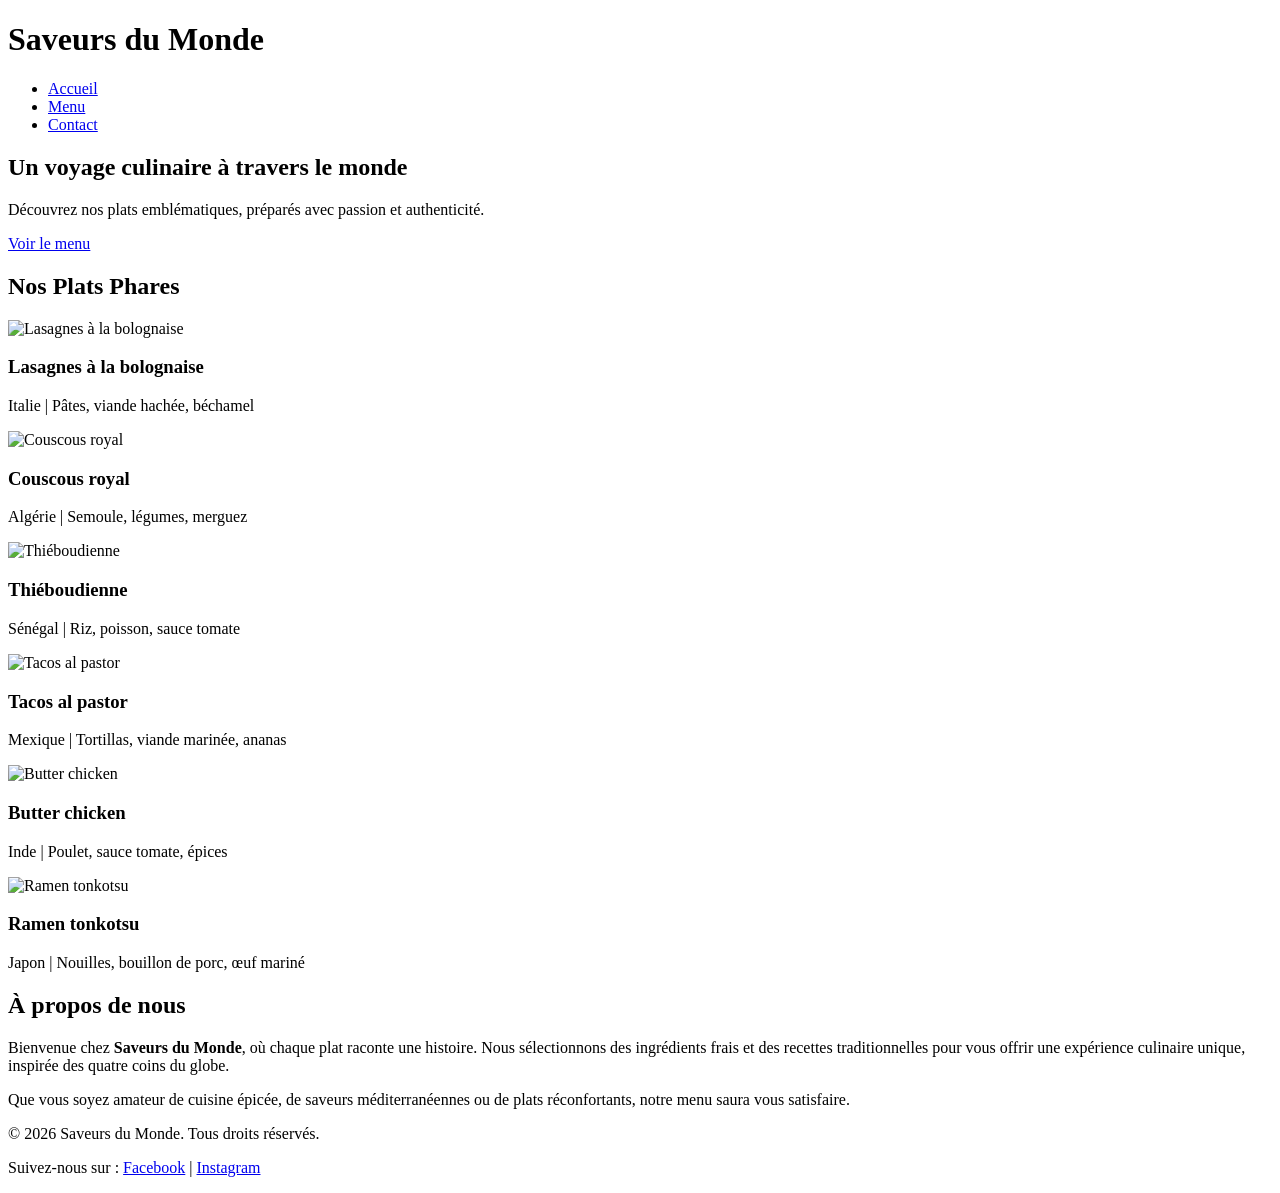
==== index.html @ 93f52a88 "feat: homepage created" ====
<!DOCTYPE html>
<html lang="fr">
  <head>
    <meta charset="UTF-8" />
    <meta name="viewport" content="width=device-width, initial-scale=1.0" />
    <meta
      name="description"
      content="Découvrez Saveurs du Monde, un restaurant proposant des plats emblématiques de l'Italie, l'Algérie, le Sénégal, le Mexique, l'Inde et le Japon."
    />
    <title>Saveurs du Monde | Accueil</title>
  </head>
  <body>
    <header>
      <div class="container">
        <h1 class="logo">Saveurs du Monde</h1>
        <nav>
          <ul class="nav-links">
            <li><a href="index.html" class="active">Accueil</a></li>
            <li><a href="menu.html">Menu</a></li>
            <li><a href="contact.html">Contact</a></li>
          </ul>
        </nav>
      </div>
    </header>
    <main>
      <section class="hero">
        <div class="container">
          <h2>Un voyage culinaire à travers le monde</h2>
          <p>
            Découvrez nos plats emblématiques, préparés avec passion et
            authenticité.
          </p>
          <a href="menu.html" class="btn">Voir le menu</a>
        </div>
      </section>
      <section class="featured-dishes">
        <div class="container">
          <h2>Nos Plats Phares</h2>
          <div class="dish-gallery">
            <!-- Chaque plat est une carte cliquable -->
            <div class="dish-card">
              <img
                src="public/images/lasagnes.jpg"
                alt="Lasagnes à la bolognaise"
                class="dish-image"
              />
              <h3>Lasagnes à la bolognaise</h3>
              <p>Italie | Pâtes, viande hachée, béchamel</p>
            </div>
            <div class="dish-card">
              <img
                src="public/images/couscous.jpg"
                alt="Couscous royal"
                class="dish-image"
              />
              <h3>Couscous royal</h3>
              <p>Algérie | Semoule, légumes, merguez</p>
            </div>
            <div class="dish-card">
              <img
                src="public/images/thieboudienne.jpg"
                alt="Thiéboudienne"
                class="dish-image"
              />
              <h3>Thiéboudienne</h3>
              <p>Sénégal | Riz, poisson, sauce tomate</p>
            </div>
            <div class="dish-card">
              <img
                src="public/images/tacos.jpg"
                alt="Tacos al pastor"
                class="dish-image"
              />
              <h3>Tacos al pastor</h3>
              <p>Mexique | Tortillas, viande marinée, ananas</p>
            </div>
            <div class="dish-card">
              <img
                src="public/images/butter_chicken.jpg"
                alt="Butter chicken"
                class="dish-image"
              />
              <h3>Butter chicken</h3>
              <p>Inde | Poulet, sauce tomate, épices</p>
            </div>
            <div class="dish-card">
              <img
                src="public/images/ramen.jpg"
                alt="Ramen tonkotsu"
                class="dish-image"
              />
              <h3>Ramen tonkotsu</h3>
              <p>Japon | Nouilles, bouillon de porc, œuf mariné</p>
            </div>
          </div>
        </div>
      </section>
      <section class="about">
        <div class="container">
          <h2>À propos de nous</h2>
          <p>
            Bienvenue chez <strong>Saveurs du Monde</strong>, où chaque plat
            raconte une histoire. Nous sélectionnons des ingrédients frais et
            des recettes traditionnelles pour vous offrir une expérience
            culinaire unique, inspirée des quatre coins du globe.
          </p>
          <p>
            Que vous soyez amateur de cuisine épicée, de saveurs
            méditerranéennes ou de plats réconfortants, notre menu saura vous
            satisfaire.
          </p>
        </div>
      </section>
    </main>
    <footer>
      <div class="container">
        <p>&copy; 2026 Saveurs du Monde. Tous droits réservés.</p>
        <p>
          Suivez-nous sur : <a href="#">Facebook</a> |
          <a href="#">Instagram</a>
        </p>
      </div>
    </footer>
    <script src="public/js/script.js"></script>
  </body>
</html>
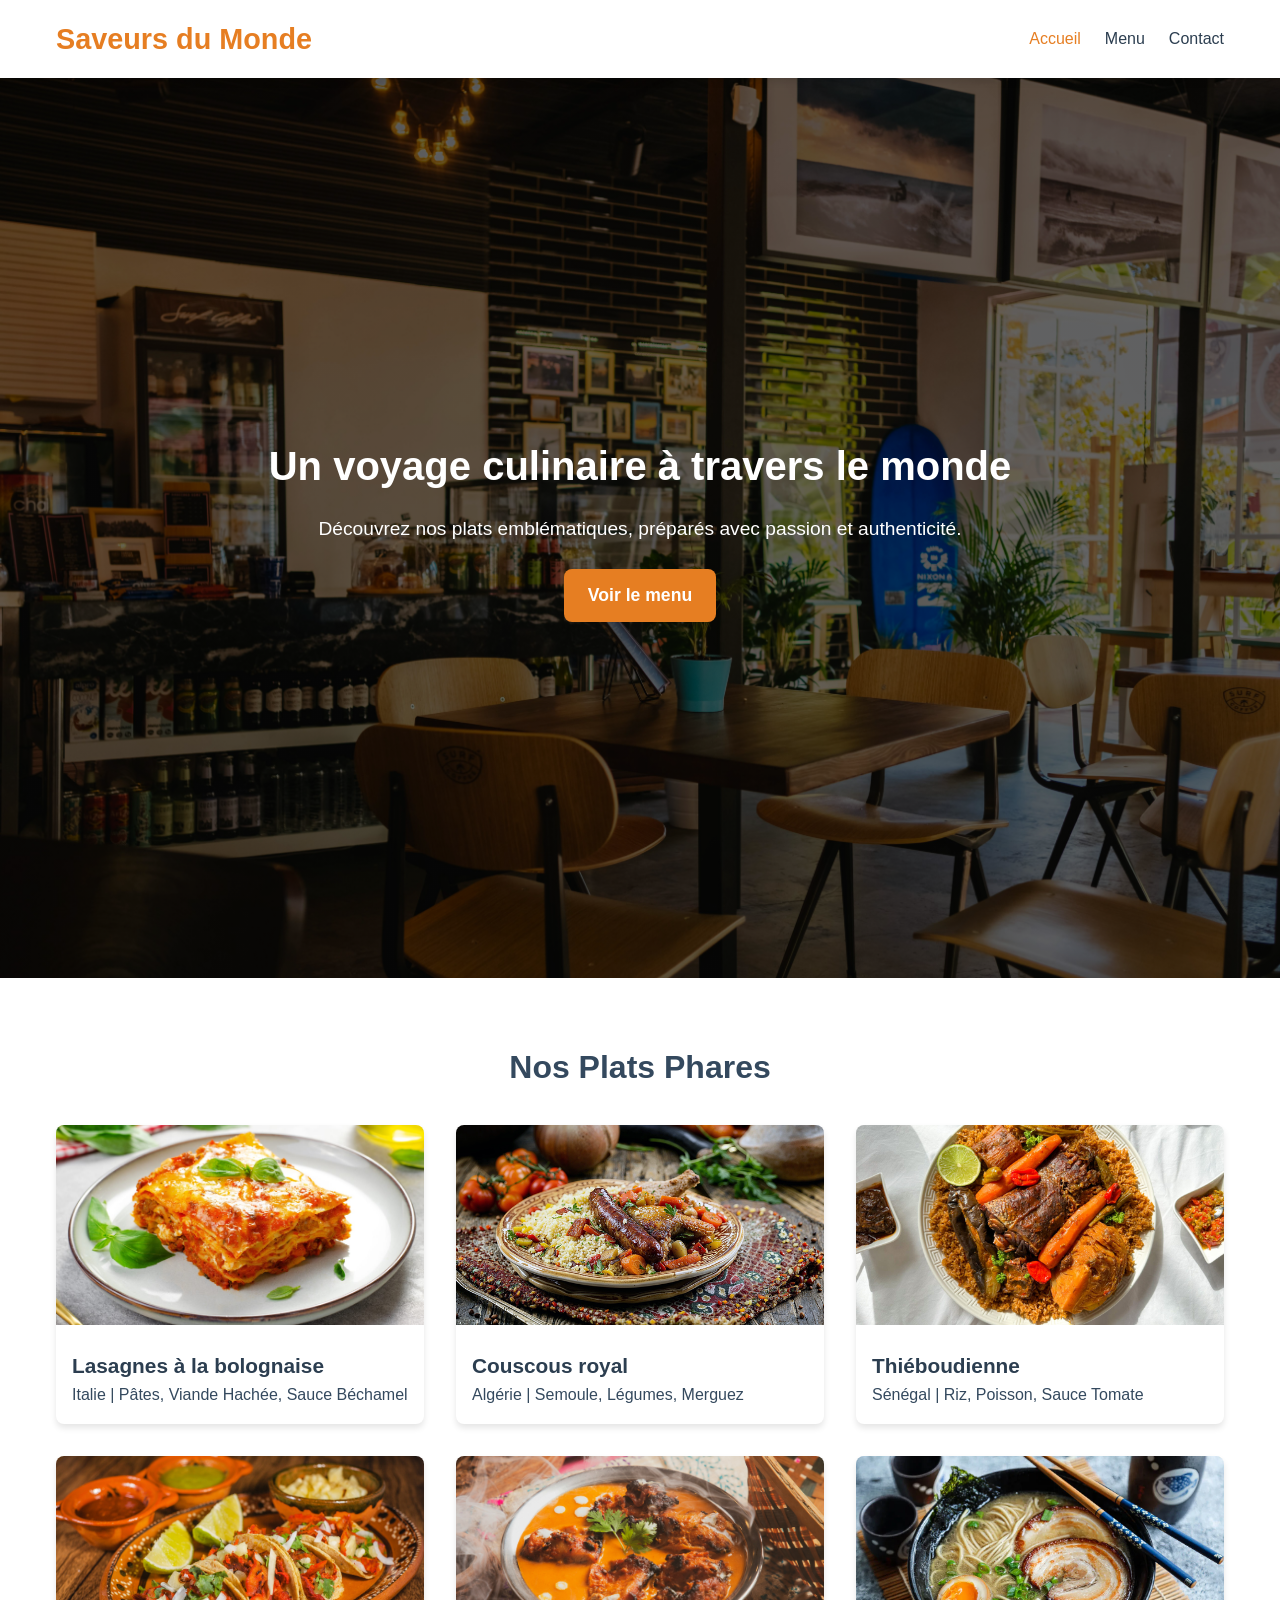
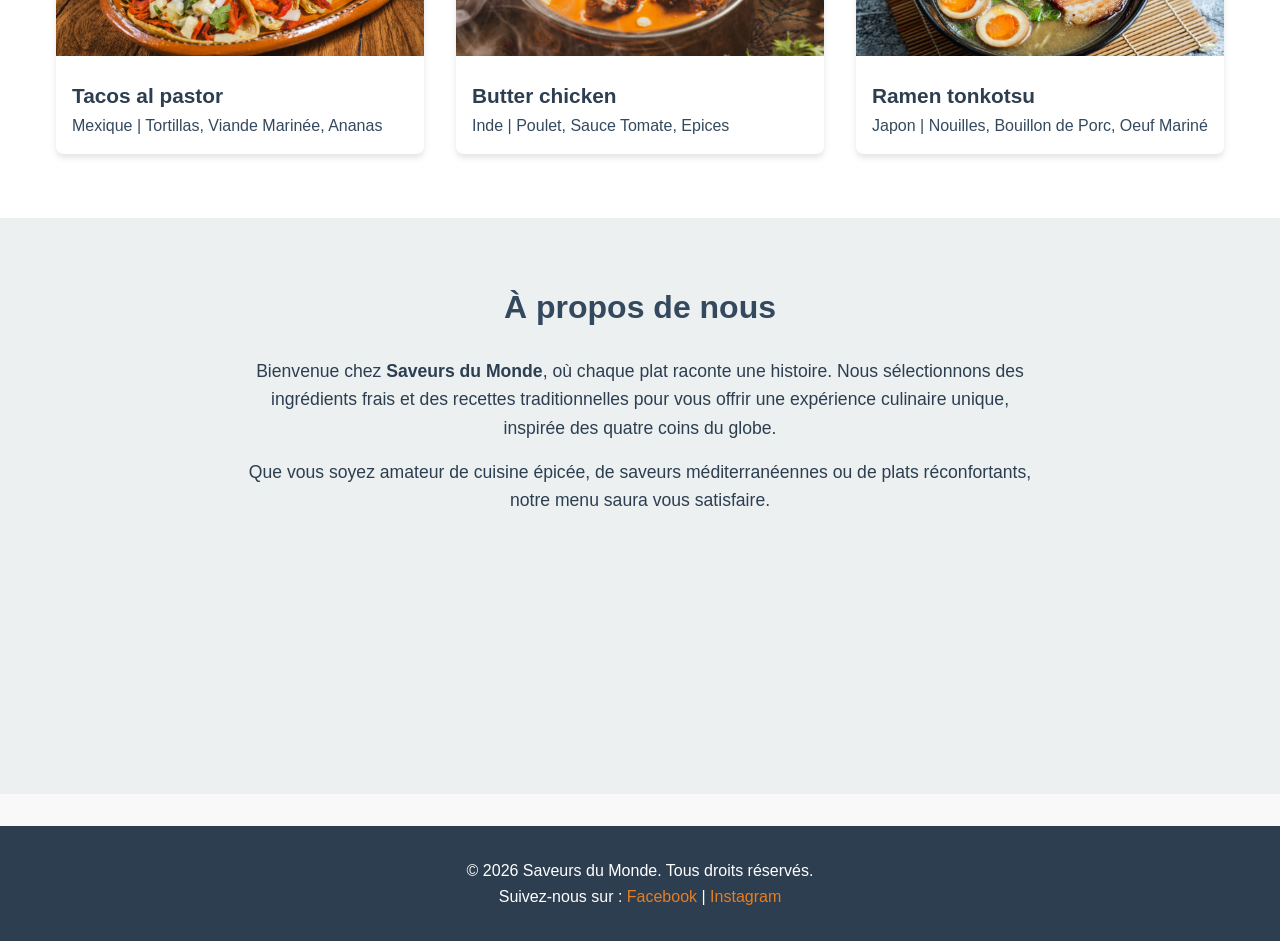
==== commit a93975cc: "refactor: generate homepage dishes dynamically" ====
--- a/index.html
+++ b/index.html
@@ -1,4 +1,4 @@
-<!DOCTYPE html>
+<!doctype html>
 <html lang="fr">
   <head>
     <meta charset="UTF-8" />
@@ -8,6 +8,13 @@
       content="Découvrez Saveurs du Monde, un restaurant proposant des plats emblématiques de l'Italie, l'Algérie, le Sénégal, le Mexique, l'Inde et le Japon."
     />
     <title>Saveurs du Monde | Accueil</title>
+    <link rel="stylesheet" href="public/css/style.css" />
+    <link rel="preconnect" href="https://fonts.googleapis.com" />
+    <link rel="preconnect" href="https://fonts.gstatic.com" crossorigin />
+    <link
+      href="https://fonts.googleapis.com/css2?family=Poppins:wght@300;400;600&display=swap"
+      rel="stylesheet"
+    />
   </head>
   <body>
     <header>
@@ -38,60 +45,6 @@
           <h2>Nos Plats Phares</h2>
           <div class="dish-gallery">
             <!-- Chaque plat est une carte cliquable -->
-            <div class="dish-card">
-              <img
-                src="public/images/lasagnes.jpg"
-                alt="Lasagnes à la bolognaise"
-                class="dish-image"
-              />
-              <h3>Lasagnes à la bolognaise</h3>
-              <p>Italie | Pâtes, viande hachée, béchamel</p>
-            </div>
-            <div class="dish-card">
-              <img
-                src="public/images/couscous.jpg"
-                alt="Couscous royal"
-                class="dish-image"
-              />
-              <h3>Couscous royal</h3>
-              <p>Algérie | Semoule, légumes, merguez</p>
-            </div>
-            <div class="dish-card">
-              <img
-                src="public/images/thieboudienne.jpg"
-                alt="Thiéboudienne"
-                class="dish-image"
-              />
-              <h3>Thiéboudienne</h3>
-              <p>Sénégal | Riz, poisson, sauce tomate</p>
-            </div>
-            <div class="dish-card">
-              <img
-                src="public/images/tacos.jpg"
-                alt="Tacos al pastor"
-                class="dish-image"
-              />
-              <h3>Tacos al pastor</h3>
-              <p>Mexique | Tortillas, viande marinée, ananas</p>
-            </div>
-            <div class="dish-card">
-              <img
-                src="public/images/butter_chicken.jpg"
-                alt="Butter chicken"
-                class="dish-image"
-              />
-              <h3>Butter chicken</h3>
-              <p>Inde | Poulet, sauce tomate, épices</p>
-            </div>
-            <div class="dish-card">
-              <img
-                src="public/images/ramen.jpg"
-                alt="Ramen tonkotsu"
-                class="dish-image"
-              />
-              <h3>Ramen tonkotsu</h3>
-              <p>Japon | Nouilles, bouillon de porc, œuf mariné</p>
-            </div>
           </div>
         </div>
       </section>
@@ -121,6 +74,6 @@
         </p>
       </div>
     </footer>
-    <script src="public/js/script.js"></script>
+    <script type="module" src="public/js/index.js"></script>
   </body>
 </html>
--- a/public/css/style.css
+++ b/public/css/style.css
@@ -0,0 +1,409 @@
+/* ===== RESET ET VARIABLES GLOBALES ===== */
+:root {
+  --primary-color: #e67e22;
+  --secondary-color: #34495e;
+  --light-color: #ecf0f1;
+  --dark-color: #2c3e50;
+  --accent-color: #e74c3c; /* Rouge pour les CTA */
+  --font-main: "Poppins", sans-serif;
+  --max-width: 1200px;
+  --border-radius: 8px;
+  --box-shadow: 0 4px 6px rgba(0, 0, 0, 0.1);
+  --transition: all 0.3s ease;
+}
+
+* {
+  margin: 0;
+  padding: 0;
+  box-sizing: border-box;
+}
+
+body {
+  font-family: var(--font-main);
+  line-height: 1.6;
+  color: var(--dark-color);
+  background-color: #f9f9f9;
+}
+
+/* ===== UTILITAIRES ===== */
+.container {
+  width: 100%;
+  max-width: var(--max-width);
+  margin: 0 auto;
+  padding: 0 1rem;
+}
+
+.btn {
+  display: inline-block;
+  background: var(--primary-color);
+  color: white;
+  padding: 0.6rem 1.2rem;
+  border: none;
+  border-radius: var(--border-radius);
+  cursor: pointer;
+  text-decoration: none;
+  font-weight: 600;
+  transition: var(--transition);
+}
+
+.btn:hover {
+  background: var(--accent-color);
+  transform: translateY(-2px);
+}
+
+/* ===== EN-TÊTE ===== */
+header {
+  background: white;
+  box-shadow: var(--box-shadow);
+  position: sticky;
+  top: 0;
+  z-index: 100;
+  padding: 1rem 0;
+}
+
+header .container {
+  display: flex;
+  justify-content: space-between;
+  align-items: center;
+}
+
+.logo {
+  font-size: 1.8rem;
+  color: var(--primary-color);
+  font-weight: 600;
+}
+
+.nav-links {
+  display: flex;
+  list-style: none;
+  gap: 1.5rem;
+}
+
+.nav-links a {
+  text-decoration: none;
+  color: var(--dark-color);
+  font-weight: 500;
+  transition: var(--transition);
+}
+
+.nav-links a:hover,
+.nav-links a.active {
+  color: var(--primary-color);
+}
+
+/* ===== SECTION HERO (ACCUEIL) ===== */
+.hero {
+  background-image: linear-gradient(rgba(0, 0, 0, 0.6), rgba(0, 0, 0, 0.6)),
+    url("../images/hero-bg.jpg");
+  background-position: center;
+  background-size: cover;
+  background-repeat: no-repeat;
+  height: 100vh;
+  display: flex;
+  align-items: center;
+  justify-content: center;
+  text-align: center;
+  color: white;
+}
+
+.hero h2 {
+  font-size: 2.5rem;
+  margin-bottom: 1rem;
+}
+
+.hero p {
+  font-size: 1.2rem;
+  max-width: 800px;
+  margin: 0 auto 1.5rem;
+}
+
+.hero .btn {
+  font-size: 1.1rem;
+  padding: 0.8rem 1.5rem;
+}
+
+/* ===== GALERIE DES PLATS (ACCUEIL) ===== */
+.featured-dishes {
+  padding: 4rem 0;
+  background: white;
+}
+
+.featured-dishes h2 {
+  text-align: center;
+  margin-bottom: 2rem;
+  font-size: 2rem;
+  color: var(--secondary-color);
+}
+
+.dish-gallery {
+  display: grid;
+  grid-template-columns: repeat(auto-fit, minmax(300px, 1fr));
+  gap: 2rem;
+}
+
+.dish-card {
+  background: white;
+  border-radius: var(--border-radius);
+  overflow: hidden;
+  box-shadow: var(--box-shadow);
+  transition: var(--transition);
+}
+
+.dish-card:hover {
+  transform: translateY(-5px);
+  box-shadow: 0 10px 20px rgba(0, 0, 0, 0.1);
+}
+
+.dish-image {
+  width: 100%;
+  height: 200px;
+  object-fit: cover;
+}
+
+.dish-card h3 {
+  padding: 1rem 1rem 0;
+  font-size: 1.3rem;
+}
+
+.dish-card p {
+  padding: 0 1rem 1rem;
+  color: var(--secondary-color);
+}
+
+/* ===== MENU (PAGE MENU.HTML) ===== */
+.menu {
+  padding: 4rem 0;
+  background: white;
+}
+
+.menu h2 {
+  text-align: center;
+  margin-bottom: 2rem;
+  font-size: 2rem;
+  color: var(--secondary-color);
+}
+
+.menu-intro {
+  text-align: center;
+  max-width: 800px;
+  margin: 0 auto 3rem;
+  font-size: 1.1rem;
+}
+
+.menu-grid {
+  display: grid;
+  grid-template-columns: repeat(auto-fill, minmax(400px, 1fr));
+  gap: 2rem;
+}
+
+.menu-item {
+  display: flex;
+  gap: 1.5rem;
+  background: white;
+  border-radius: var(--border-radius);
+  overflow: hidden;
+  box-shadow: var(--box-shadow);
+  transition: var(--transition);
+}
+
+.menu-item:hover {
+  transform: translateY(-5px);
+  box-shadow: 0 10px 20px rgba(0, 0, 0, 0.1);
+}
+
+.menu-item-image {
+  width: 150px;
+  height: 150px;
+  object-fit: cover;
+  flex-shrink: 0;
+}
+
+.menu-item-details {
+  padding: 1rem 0;
+}
+
+.menu-item-details h3 {
+  font-size: 1.4rem;
+  margin-bottom: 0.5rem;
+  display: flex;
+  align-items: center;
+  gap: 0.5rem;
+}
+
+.flag {
+  font-size: 1.2rem;
+}
+
+.description {
+  color: var(--secondary-color);
+  margin-bottom: 0.8rem;
+  font-size: 0.95rem;
+}
+
+.price {
+  font-weight: 600;
+  color: var(--accent-color);
+  font-size: 1.1rem;
+}
+
+/* ===== SECTION "À PROPOS" (ACCUEIL) ===== */
+.about {
+  height: 64vh;
+  padding: 4rem 0;
+  background: var(--light-color);
+  text-align: center;
+}
+
+.about h2 {
+  margin-bottom: 1.5rem;
+  font-size: 2rem;
+  color: var(--secondary-color);
+}
+
+.about p {
+  max-width: 800px;
+  margin: 0 auto 1rem;
+  font-size: 1.1rem;
+}
+
+/* ===== CONTACT (PAGE CONTACT.HTML) ===== */
+.contact {
+  padding: 4rem 0;
+  background: white;
+}
+
+.contact h2 {
+  text-align: center;
+  margin-bottom: 2rem;
+  font-size: 2rem;
+  color: var(--secondary-color);
+}
+
+.contact-content {
+  display: flex;
+  flex-direction: column;
+  gap: 3rem;
+}
+
+@media (min-width: 768px) {
+  .contact-content {
+    flex-direction: row;
+  }
+}
+
+.contact-form {
+  flex: 1;
+  background: var(--light-color);
+  padding: 2rem;
+  border-radius: var(--border-radius);
+  box-shadow: var(--box-shadow);
+}
+
+.contact-form h3 {
+  margin-bottom: 1.5rem;
+  color: var(--secondary-color);
+}
+
+.form-group {
+  margin-bottom: 1.2rem;
+}
+
+.form-group label {
+  display: block;
+  margin-bottom: 0.5rem;
+  font-weight: 500;
+}
+
+.form-group input,
+.form-group textarea {
+  width: 100%;
+  padding: 0.6rem;
+  border: 1px solid #ddd;
+  border-radius: var(--border-radius);
+  font-family: var(--font-main);
+}
+
+.form-group textarea {
+  height: 120px;
+  resize: vertical;
+}
+
+.contact-info {
+  flex: 1;
+  background: var(--light-color);
+  padding: 2rem;
+  border-radius: var(--border-radius);
+  box-shadow: var(--box-shadow);
+}
+
+.contact-info h3 {
+  margin-bottom: 1.5rem;
+  color: var(--secondary-color);
+}
+
+.contact-info p {
+  margin-bottom: 0.8rem;
+}
+
+.contact-info ul {
+  margin: 0.8rem 0;
+  padding-left: 1.2rem;
+}
+
+.map {
+  height: 200px;
+  background: #ddd;
+  border-radius: var(--border-radius);
+  margin-top: 1rem;
+  display: flex;
+  align-items: center;
+  justify-content: center;
+  color: var(--secondary-color);
+}
+
+/* ===== PIED DE PAGE ===== */
+footer {
+  background: var(--dark-color);
+  color: white;
+  text-align: center;
+  padding: 2rem 0;
+  margin-top: 2rem;
+}
+
+footer a {
+  color: var(--primary-color);
+  text-decoration: none;
+}
+
+footer a:hover {
+  text-decoration: underline;
+}
+
+/* ===== RESPONSIVE ===== */
+@media (max-width: 768px) {
+  .nav-links {
+    flex-direction: column;
+    gap: 0.8rem;
+  }
+
+  .hero h2 {
+    font-size: 2rem;
+  }
+
+  .dish-gallery {
+    grid-template-columns: 1fr;
+  }
+
+  .menu-grid {
+    grid-template-columns: 1fr;
+  }
+
+  .menu-item {
+    flex-direction: column;
+  }
+
+  .menu-item-image {
+    width: 100%;
+    height: 200px;
+  }
+}
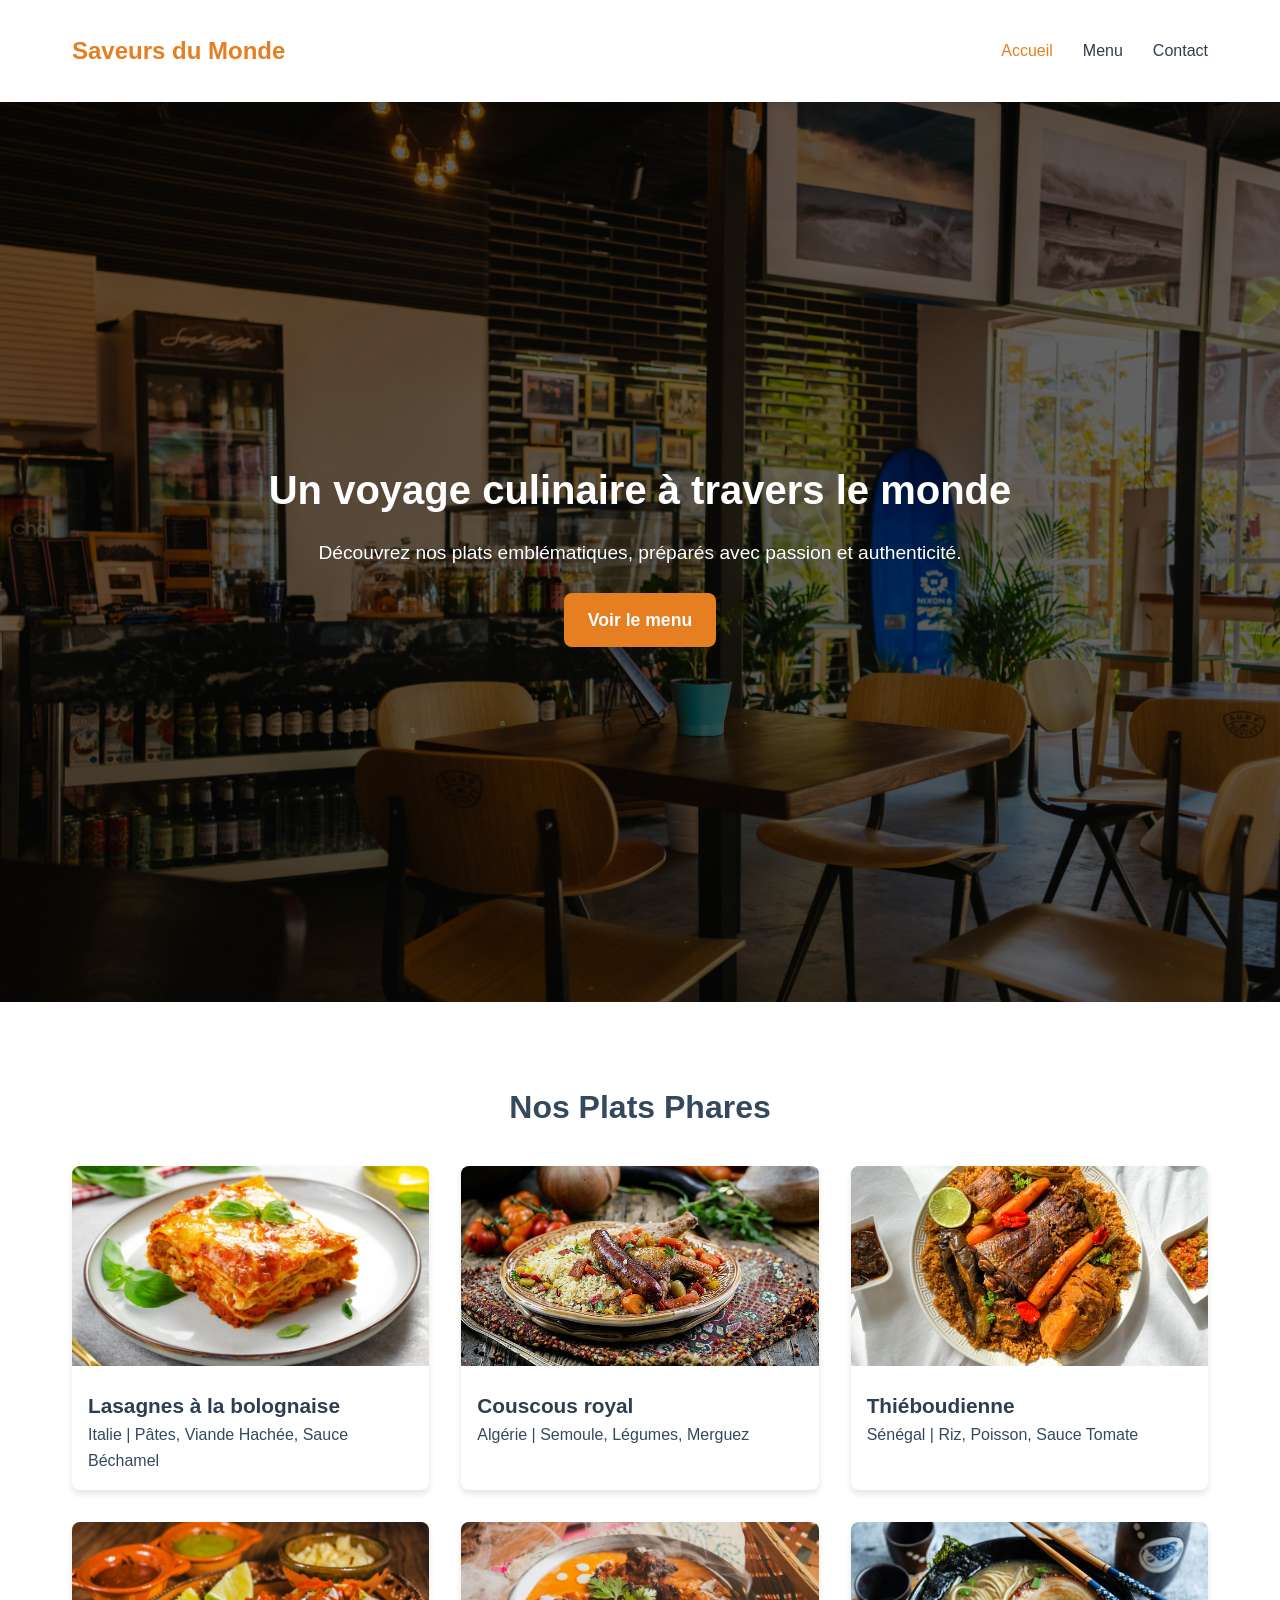
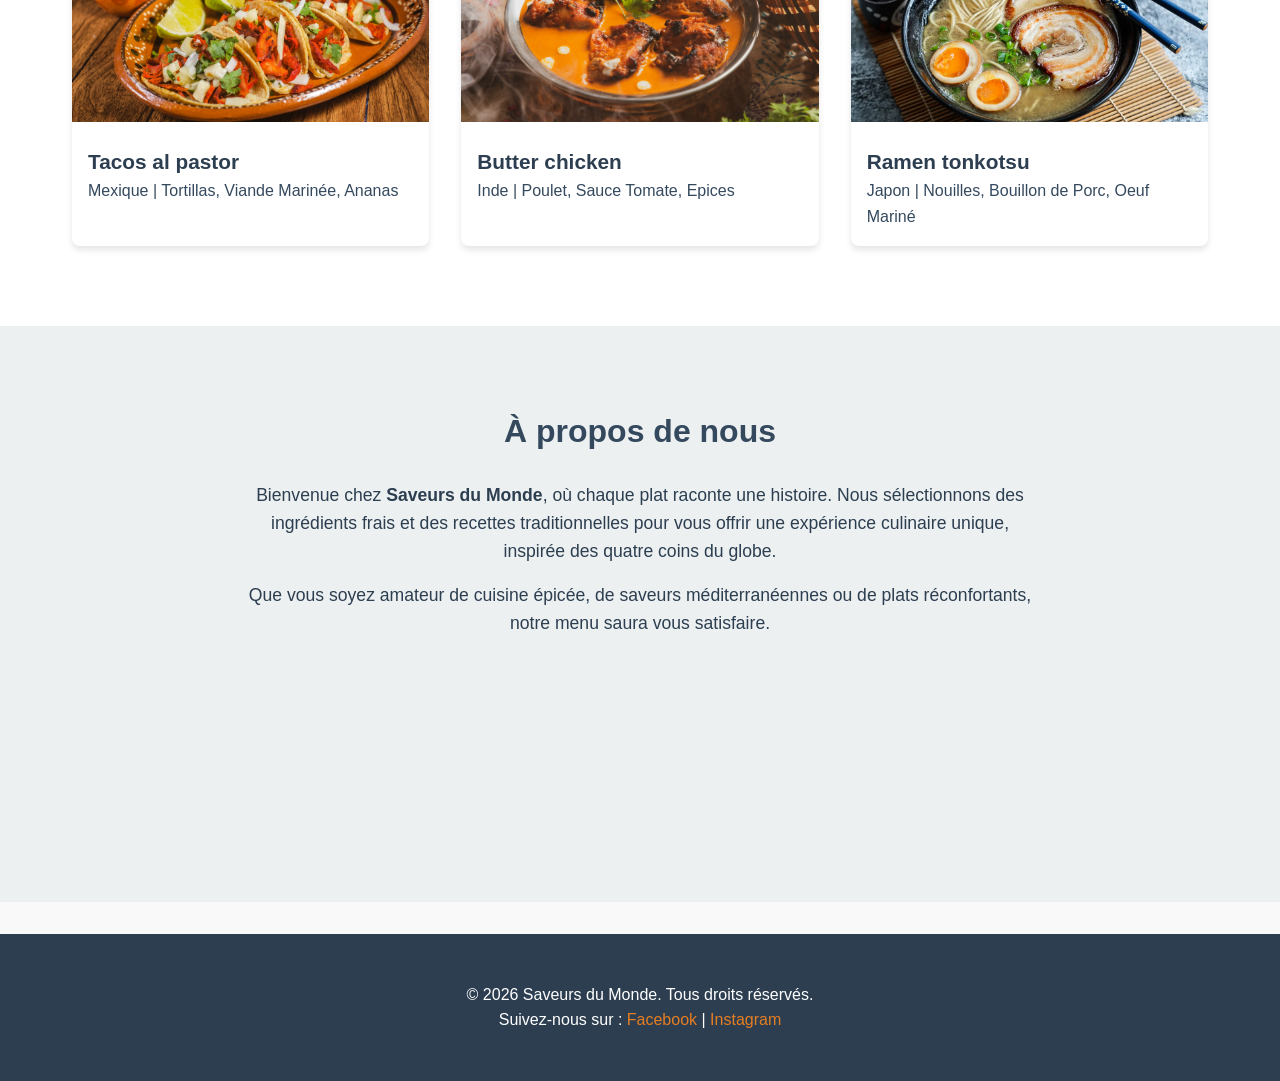
==== commit ffd8efbd: "feat: create burger menu using HTML attribute 'Popover'" ====
--- a/index.html
+++ b/index.html
@@ -20,7 +20,19 @@
     <header>
       <div class="container">
         <h1 class="logo">Saveurs du Monde</h1>
-        <nav>
+        <button class="burger-btn" popovertarget="main-nav">
+          <span></span>
+          <span></span>
+          <span></span>
+        </button>
+        <nav id="main-nav" popover>
+          <button
+            class="close-btn"
+            popovertarget="main-nav"
+            popovertargetaction="hide"
+          >
+            ×
+          </button>
           <ul class="nav-links">
             <li><a href="index.html" class="active">Accueil</a></li>
             <li><a href="menu.html">Menu</a></li>
--- a/public/css/style.css
+++ b/public/css/style.css
@@ -1,409 +1,540 @@
-/* ===== RESET ET VARIABLES GLOBALES ===== */
-:root {
-  --primary-color: #e67e22;
-  --secondary-color: #34495e;
-  --light-color: #ecf0f1;
-  --dark-color: #2c3e50;
-  --accent-color: #e74c3c; /* Rouge pour les CTA */
-  --font-main: "Poppins", sans-serif;
-  --max-width: 1200px;
-  --border-radius: 8px;
-  --box-shadow: 0 4px 6px rgba(0, 0, 0, 0.1);
-  --transition: all 0.3s ease;
-}
-
-* {
-  margin: 0;
-  padding: 0;
-  box-sizing: border-box;
-}
-
-body {
-  font-family: var(--font-main);
-  line-height: 1.6;
-  color: var(--dark-color);
-  background-color: #f9f9f9;
-}
-
-/* ===== UTILITAIRES ===== */
-.container {
-  width: 100%;
-  max-width: var(--max-width);
-  margin: 0 auto;
-  padding: 0 1rem;
-}
-
-.btn {
-  display: inline-block;
-  background: var(--primary-color);
-  color: white;
-  padding: 0.6rem 1.2rem;
-  border: none;
-  border-radius: var(--border-radius);
-  cursor: pointer;
-  text-decoration: none;
-  font-weight: 600;
-  transition: var(--transition);
-}
-
-.btn:hover {
-  background: var(--accent-color);
-  transform: translateY(-2px);
-}
-
-/* ===== EN-TÊTE ===== */
-header {
-  background: white;
-  box-shadow: var(--box-shadow);
-  position: sticky;
-  top: 0;
-  z-index: 100;
-  padding: 1rem 0;
-}
-
-header .container {
-  display: flex;
-  justify-content: space-between;
-  align-items: center;
-}
-
-.logo {
-  font-size: 1.8rem;
-  color: var(--primary-color);
-  font-weight: 600;
-}
-
-.nav-links {
-  display: flex;
-  list-style: none;
-  gap: 1.5rem;
-}
-
-.nav-links a {
-  text-decoration: none;
-  color: var(--dark-color);
-  font-weight: 500;
-  transition: var(--transition);
-}
-
-.nav-links a:hover,
-.nav-links a.active {
-  color: var(--primary-color);
-}
-
-/* ===== SECTION HERO (ACCUEIL) ===== */
-.hero {
-  background-image: linear-gradient(rgba(0, 0, 0, 0.6), rgba(0, 0, 0, 0.6)),
-    url("../images/hero-bg.jpg");
-  background-position: center;
-  background-size: cover;
-  background-repeat: no-repeat;
-  height: 100vh;
-  display: flex;
-  align-items: center;
-  justify-content: center;
-  text-align: center;
-  color: white;
-}
-
-.hero h2 {
-  font-size: 2.5rem;
-  margin-bottom: 1rem;
-}
-
-.hero p {
-  font-size: 1.2rem;
-  max-width: 800px;
-  margin: 0 auto 1.5rem;
-}
-
-.hero .btn {
-  font-size: 1.1rem;
-  padding: 0.8rem 1.5rem;
-}
-
-/* ===== GALERIE DES PLATS (ACCUEIL) ===== */
-.featured-dishes {
-  padding: 4rem 0;
-  background: white;
-}
-
-.featured-dishes h2 {
-  text-align: center;
-  margin-bottom: 2rem;
-  font-size: 2rem;
-  color: var(--secondary-color);
-}
-
-.dish-gallery {
-  display: grid;
-  grid-template-columns: repeat(auto-fit, minmax(300px, 1fr));
-  gap: 2rem;
-}
-
-.dish-card {
-  background: white;
-  border-radius: var(--border-radius);
-  overflow: hidden;
-  box-shadow: var(--box-shadow);
-  transition: var(--transition);
-}
-
-.dish-card:hover {
-  transform: translateY(-5px);
-  box-shadow: 0 10px 20px rgba(0, 0, 0, 0.1);
-}
-
-.dish-image {
-  width: 100%;
-  height: 200px;
-  object-fit: cover;
-}
-
-.dish-card h3 {
-  padding: 1rem 1rem 0;
-  font-size: 1.3rem;
-}
-
-.dish-card p {
-  padding: 0 1rem 1rem;
-  color: var(--secondary-color);
-}
-
-/* ===== MENU (PAGE MENU.HTML) ===== */
-.menu {
-  padding: 4rem 0;
-  background: white;
-}
-
-.menu h2 {
-  text-align: center;
-  margin-bottom: 2rem;
-  font-size: 2rem;
-  color: var(--secondary-color);
-}
-
-.menu-intro {
-  text-align: center;
-  max-width: 800px;
-  margin: 0 auto 3rem;
-  font-size: 1.1rem;
-}
-
-.menu-grid {
-  display: grid;
-  grid-template-columns: repeat(auto-fill, minmax(400px, 1fr));
-  gap: 2rem;
-}
-
-.menu-item {
-  display: flex;
-  gap: 1.5rem;
-  background: white;
-  border-radius: var(--border-radius);
-  overflow: hidden;
-  box-shadow: var(--box-shadow);
-  transition: var(--transition);
-}
-
-.menu-item:hover {
-  transform: translateY(-5px);
-  box-shadow: 0 10px 20px rgba(0, 0, 0, 0.1);
-}
-
-.menu-item-image {
-  width: 150px;
-  height: 150px;
-  object-fit: cover;
-  flex-shrink: 0;
-}
-
-.menu-item-details {
-  padding: 1rem 0;
-}
-
-.menu-item-details h3 {
-  font-size: 1.4rem;
-  margin-bottom: 0.5rem;
-  display: flex;
-  align-items: center;
-  gap: 0.5rem;
-}
-
-.flag {
-  font-size: 1.2rem;
-}
-
-.description {
-  color: var(--secondary-color);
-  margin-bottom: 0.8rem;
-  font-size: 0.95rem;
-}
-
-.price {
-  font-weight: 600;
-  color: var(--accent-color);
-  font-size: 1.1rem;
-}
-
-/* ===== SECTION "À PROPOS" (ACCUEIL) ===== */
-.about {
-  height: 64vh;
-  padding: 4rem 0;
-  background: var(--light-color);
-  text-align: center;
-}
-
-.about h2 {
-  margin-bottom: 1.5rem;
-  font-size: 2rem;
-  color: var(--secondary-color);
-}
-
-.about p {
-  max-width: 800px;
-  margin: 0 auto 1rem;
-  font-size: 1.1rem;
-}
-
-/* ===== CONTACT (PAGE CONTACT.HTML) ===== */
-.contact {
-  padding: 4rem 0;
-  background: white;
-}
-
-.contact h2 {
-  text-align: center;
-  margin-bottom: 2rem;
-  font-size: 2rem;
-  color: var(--secondary-color);
-}
-
-.contact-content {
-  display: flex;
-  flex-direction: column;
-  gap: 3rem;
-}
-
-@media (min-width: 768px) {
-  .contact-content {
-    flex-direction: row;
-  }
-}
-
-.contact-form {
-  flex: 1;
-  background: var(--light-color);
-  padding: 2rem;
-  border-radius: var(--border-radius);
-  box-shadow: var(--box-shadow);
-}
-
-.contact-form h3 {
-  margin-bottom: 1.5rem;
-  color: var(--secondary-color);
-}
-
-.form-group {
-  margin-bottom: 1.2rem;
-}
-
-.form-group label {
-  display: block;
-  margin-bottom: 0.5rem;
-  font-weight: 500;
-}
-
-.form-group input,
-.form-group textarea {
-  width: 100%;
-  padding: 0.6rem;
-  border: 1px solid #ddd;
-  border-radius: var(--border-radius);
-  font-family: var(--font-main);
-}
-
-.form-group textarea {
-  height: 120px;
-  resize: vertical;
-}
-
-.contact-info {
-  flex: 1;
-  background: var(--light-color);
-  padding: 2rem;
-  border-radius: var(--border-radius);
-  box-shadow: var(--box-shadow);
-}
-
-.contact-info h3 {
-  margin-bottom: 1.5rem;
-  color: var(--secondary-color);
-}
-
-.contact-info p {
-  margin-bottom: 0.8rem;
-}
-
-.contact-info ul {
-  margin: 0.8rem 0;
-  padding-left: 1.2rem;
-}
-
-.map {
-  height: 200px;
-  background: #ddd;
-  border-radius: var(--border-radius);
-  margin-top: 1rem;
-  display: flex;
-  align-items: center;
-  justify-content: center;
-  color: var(--secondary-color);
-}
-
-/* ===== PIED DE PAGE ===== */
-footer {
-  background: var(--dark-color);
-  color: white;
-  text-align: center;
-  padding: 2rem 0;
-  margin-top: 2rem;
-}
-
-footer a {
-  color: var(--primary-color);
-  text-decoration: none;
-}
-
-footer a:hover {
-  text-decoration: underline;
-}
-
-/* ===== RESPONSIVE ===== */
-@media (max-width: 768px) {
-  .nav-links {
-    flex-direction: column;
-    gap: 0.8rem;
-  }
-
-  .hero h2 {
-    font-size: 2rem;
-  }
-
-  .dish-gallery {
-    grid-template-columns: 1fr;
-  }
-
-  .menu-grid {
-    grid-template-columns: 1fr;
-  }
-
-  .menu-item {
-    flex-direction: column;
-  }
-
-  .menu-item-image {
-    width: 100%;
-    height: 200px;
-  }
-}
+/* ===== RESET ET VARIABLES GLOBALES ===== */
+:root {
+  --primary-color: #e67e22;
+  --secondary-color: #34495e;
+  --light-color: #ecf0f1;
+  --dark-color: #2c3e50;
+  --accent-color: #e74c3c;
+  --font-main: "Poppins", sans-serif;
+  --max-width: 1200px;
+  --border-radius: 8px;
+  --box-shadow: 0 4px 6px rgba(0, 0, 0, 0.1);
+  --transition: all 0.3s ease;
+}
+
+* {
+  margin: 0;
+  padding: 0;
+  box-sizing: border-box;
+}
+
+body {
+  font-family: var(--font-main);
+  line-height: 1.6;
+  color: var(--dark-color);
+  background-color: #f9f9f9;
+}
+
+/* ===== UTILITAIRES ===== */
+.container {
+  width: 100%;
+  max-width: var(--max-width);
+  margin: 0 auto;
+  padding: 0 1rem;
+}
+
+.btn {
+  display: inline-block;
+  background: var(--primary-color);
+  color: white;
+  padding: 0.6rem 1.2rem;
+  border: none;
+  border-radius: var(--border-radius);
+  cursor: pointer;
+  text-decoration: none;
+  font-weight: 600;
+  transition: var(--transition);
+}
+
+.btn:hover {
+  background: var(--accent-color);
+  transform: translateY(-2px);
+}
+
+/* ===== EN-TÊTE ===== */
+header {
+  background: white;
+  box-shadow: var(--box-shadow);
+  position: sticky;
+  top: 0;
+  z-index: 1100;
+  padding: 1rem 0;
+}
+
+header .container {
+  display: flex;
+  justify-content: space-between;
+  align-items: center;
+}
+
+.logo {
+  font-size: 1.5rem;
+  color: var(--primary-color);
+  font-weight: 600;
+  width: 200px;
+}
+
+/* ===== Bouton Burger ===== */
+.burger-btn {
+  display: flex;
+  flex-direction: column;
+  gap: 5px;
+  background: none;
+  border: none;
+  cursor: pointer;
+  padding: 0.5rem;
+}
+
+.burger-btn span {
+  display: block;
+  width: 25px;
+  height: 3px;
+  background-color: var(--primary-color);
+  border-radius: 3px;
+}
+
+/* ===== Menu PopOver===== */
+#main-nav {
+  /* On réinitialise les styles par défaut du navigateur */
+  border: none;
+  padding: 2rem;
+  width: 80%;
+  height: 100vh;
+  max-width: 300px;
+  background: var(--dark-color);
+  color: white;
+
+  /* Positionnement : il sort de la droite */
+  margin: 0 0 0 auto;
+}
+
+/* Animation d'entrée (Optionnel) */
+#main-nav {
+  transform: translateX(100%);
+  transition:
+    transform 0.3s ease,
+    display 0.3s ease allow-discrete;
+}
+
+#main-nav:popover-open {
+  transform: translateX(0);
+  display: flex;
+  flex-direction: column;
+}
+
+/* Le fond sombre derrière le menu */
+#main-nav::backdrop {
+  background-color: rgba(0, 0, 0, 0.5);
+  backdrop-filter: blur(3px);
+}
+
+/* Style des liens dans le popover */
+#main-nav .nav-links {
+  display: flex;
+  flex-direction: column;
+  margin-top: 2rem;
+  gap: 30px;
+  list-style: none;
+}
+
+#main-nav .nav-links a {
+  color: white;
+  font-size: 1.5rem;
+  text-decoration: none;
+}
+
+.close-btn {
+  align-self: flex-end;
+  background: none;
+  border: none;
+  color: white;
+  font-size: 2rem;
+  cursor: pointer;
+}
+
+/* ===== SECTION HERO (ACCUEIL) ===== */
+.hero {
+  background-image:
+    linear-gradient(rgba(0, 0, 0, 0.6), rgba(0, 0, 0, 0.6)),
+    url("../images/hero-bg.jpg");
+  background-position: center;
+  background-size: cover;
+  background-repeat: no-repeat;
+  height: 100vh;
+  display: flex;
+  align-items: center;
+  justify-content: center;
+  text-align: center;
+  color: white;
+}
+
+.hero h2 {
+  font-size: 2rem;
+  margin-bottom: 1rem;
+}
+
+.hero p {
+  font-size: 1.2rem;
+  max-width: 800px;
+  margin: 0 auto 1.5rem;
+}
+
+.hero .btn {
+  font-size: 1.1rem;
+  padding: 0.8rem 1.5rem;
+}
+
+/* ===== GALERIE DES PLATS (ACCUEIL) ===== */
+.featured-dishes {
+  padding: 4rem 0;
+  background: white;
+}
+
+.featured-dishes h2 {
+  text-align: center;
+  margin-bottom: 2rem;
+  font-size: 2rem;
+  color: var(--secondary-color);
+}
+
+.dish-gallery {
+  display: grid;
+  grid-template-columns: 1fr;
+  gap: 2rem;
+}
+
+.dish-card {
+  background: white;
+  border-radius: var(--border-radius);
+  overflow: hidden;
+  box-shadow: var(--box-shadow);
+  transition: var(--transition);
+}
+
+.dish-card:hover {
+  transform: translateY(-5px);
+  box-shadow: 0 10px 20px rgba(0, 0, 0, 0.1);
+}
+
+.dish-image {
+  width: 100%;
+  height: 200px;
+  object-fit: cover;
+}
+
+.dish-card h3 {
+  padding: 1rem 1rem 0;
+  font-size: 1.3rem;
+}
+
+.dish-card p {
+  padding: 0 1rem 1rem;
+  color: var(--secondary-color);
+}
+
+/* ===== MENU (PAGE MENU.HTML) ===== */
+.menu {
+  padding: 4rem 0;
+  background: white;
+}
+
+.menu h2 {
+  text-align: center;
+  margin-bottom: 2rem;
+  font-size: 2rem;
+  color: var(--secondary-color);
+}
+
+.menu-intro {
+  text-align: center;
+  max-width: 800px;
+  margin: 0 auto 3rem;
+  font-size: 1.1rem;
+}
+
+.menu-grid {
+  display: grid;
+  grid-template-columns: 1fr;
+  gap: 2rem;
+}
+
+.menu-item {
+  display: flex;
+  flex-direction: column;
+  gap: 1.5rem;
+  background: white;
+  border-radius: var(--border-radius);
+  overflow: hidden;
+  box-shadow: var(--box-shadow);
+  transition: var(--transition);
+}
+
+.menu-item:hover {
+  transform: translateY(-5px);
+  box-shadow: 0 10px 20px rgba(0, 0, 0, 0.1);
+}
+
+.menu-item-image {
+  width: 100%;
+  height: 250px;
+  object-fit: cover;
+  flex-shrink: 0;
+}
+
+.menu-item-details {
+  padding: 1rem;
+}
+
+.menu-item-details h3 {
+  font-size: 1.4rem;
+  margin-bottom: 0.5rem;
+  display: flex;
+  justify-content: space-between;
+  align-items: center;
+  gap: 0.5rem;
+}
+
+.flag {
+  font-size: 1.2rem;
+}
+
+.description {
+  color: var(--secondary-color);
+  margin-bottom: 0.8rem;
+  font-size: 0.95rem;
+}
+
+.price {
+  font-weight: 600;
+  color: var(--accent-color);
+  font-size: 1.1rem;
+}
+
+/* ===== SECTION "À PROPOS" (ACCUEIL) ===== */
+.about {
+  min-height: 64vh;
+  padding: 4rem 0;
+  background: var(--light-color);
+  text-align: center;
+}
+
+.about h2 {
+  margin-bottom: 1.5rem;
+  font-size: 2rem;
+  color: var(--secondary-color);
+}
+
+.about p {
+  max-width: 800px;
+  margin: 0 auto 1rem;
+  font-size: 1.1rem;
+}
+
+/* ===== CONTACT (PAGE CONTACT.HTML) ===== */
+.contact {
+  padding: 4rem 0;
+  background: white;
+}
+
+.contact h2 {
+  text-align: center;
+  margin-bottom: 2rem;
+  font-size: 2rem;
+  color: var(--secondary-color);
+}
+
+.contact-content {
+  display: flex;
+  flex-direction: column;
+  gap: 3rem;
+}
+
+.contact-form {
+  flex: 1;
+  background: var(--light-color);
+  padding: 2rem;
+  border-radius: var(--border-radius);
+  box-shadow: var(--box-shadow);
+}
+
+.contact-form h3 {
+  margin-bottom: 1.5rem;
+  color: var(--secondary-color);
+}
+
+.form-group {
+  margin-bottom: 1.2rem;
+}
+
+.form-group label {
+  display: block;
+  margin-bottom: 0.5rem;
+  font-weight: 500;
+}
+
+.form-group input,
+.form-group textarea {
+  width: 100%;
+  padding: 0.6rem;
+  border: 1px solid #ddd;
+  border-radius: var(--border-radius);
+  font-family: var(--font-main);
+}
+
+.form-group textarea {
+  height: 120px;
+  resize: vertical;
+}
+
+.is-loading,
+.is-loading:hover {
+  background-color: #ccc;
+  cursor: not-allowed;
+  opacity: 0.7;
+}
+
+.form-success-card {
+  width: 100%;
+  padding: 1rem;
+  background: white;
+  border-radius: var(--border-radius);
+  overflow: hidden;
+  box-shadow: var(--box-shadow);
+  transition: var(--transition);
+  text-align: center;
+}
+
+.form-success-card p {
+  margin-bottom: 1rem;
+}
+
+.contact-info {
+  flex: 1;
+  background: var(--light-color);
+  padding: 2rem;
+  border-radius: var(--border-radius);
+  box-shadow: var(--box-shadow);
+}
+
+.contact-info h3 {
+  margin-bottom: 1.5rem;
+  color: var(--secondary-color);
+}
+
+.contact-info p {
+  margin-bottom: 0.8rem;
+}
+
+.contact-info ul {
+  margin: 0.8rem 0;
+  padding-left: 1.2rem;
+}
+
+#map {
+  height: 300px;
+  border-radius: var(--border-radius);
+}
+
+/* ===== PIED DE PAGE ===== */
+footer {
+  background: var(--dark-color);
+  color: white;
+  text-align: center;
+  padding: 2rem 0;
+  margin-top: 2rem;
+}
+
+footer a {
+  color: var(--primary-color);
+  text-decoration: none;
+}
+
+footer a:hover {
+  text-decoration: underline;
+}
+
+/* =========================================
+   MEDIA QUERIES (TABLETTES & DESKTOP)
+   ========================================= */
+
+@media (min-width: 769px) {
+  /* Utilitaires */
+  .container {
+    margin: 1rem auto;
+    padding: 0 2rem;
+  }
+
+  /* En-tête */
+  .logo {
+    width: 100%;
+  }
+
+  .burger-btn,
+  .close-btn {
+    display: none; /* Cache le burger sur PC */
+  }
+
+  #main-nav {
+    /* On annule le comportement popover sur PC */
+    display: block !important;
+    position: static;
+    height: auto;
+    width: auto;
+    background: none;
+    padding: 0;
+    transform: none;
+    overflow: visible;
+  }
+
+  #main-nav .nav-links {
+    display: flex;
+    flex-direction: row;
+    margin-top: 0;
+  }
+
+  #main-nav .nav-links a {
+    color: var(--dark-color);
+    font-size: 1rem;
+    transition: var(--transition);
+  }
+
+  #main-nav .nav-links a:hover,
+  #main-nav .nav-links a.active {
+    color: var(--primary-color);
+  }
+
+  /* Hero */
+  .hero h2 {
+    font-size: 2.5rem;
+  }
+
+  /* Galeries & Grilles */
+  .dish-gallery {
+    grid-template-columns: repeat(auto-fit, minmax(300px, 1fr));
+  }
+
+  /* Menu Items */
+  .menu-item {
+    flex-direction: row;
+  }
+
+  .menu-item-image {
+    width: 300px;
+    height: 270px;
+  }
+
+  .menu-item-details {
+    padding: 1rem 0;
+  }
+}
+@media (min-width: 1024px) {
+  /* Menu Items */
+  .menu-item-image {
+    width: 300px;
+    height: 210px;
+  }
+  /* Contact */
+  .contact-content {
+    flex-direction: row;
+  }
+}
